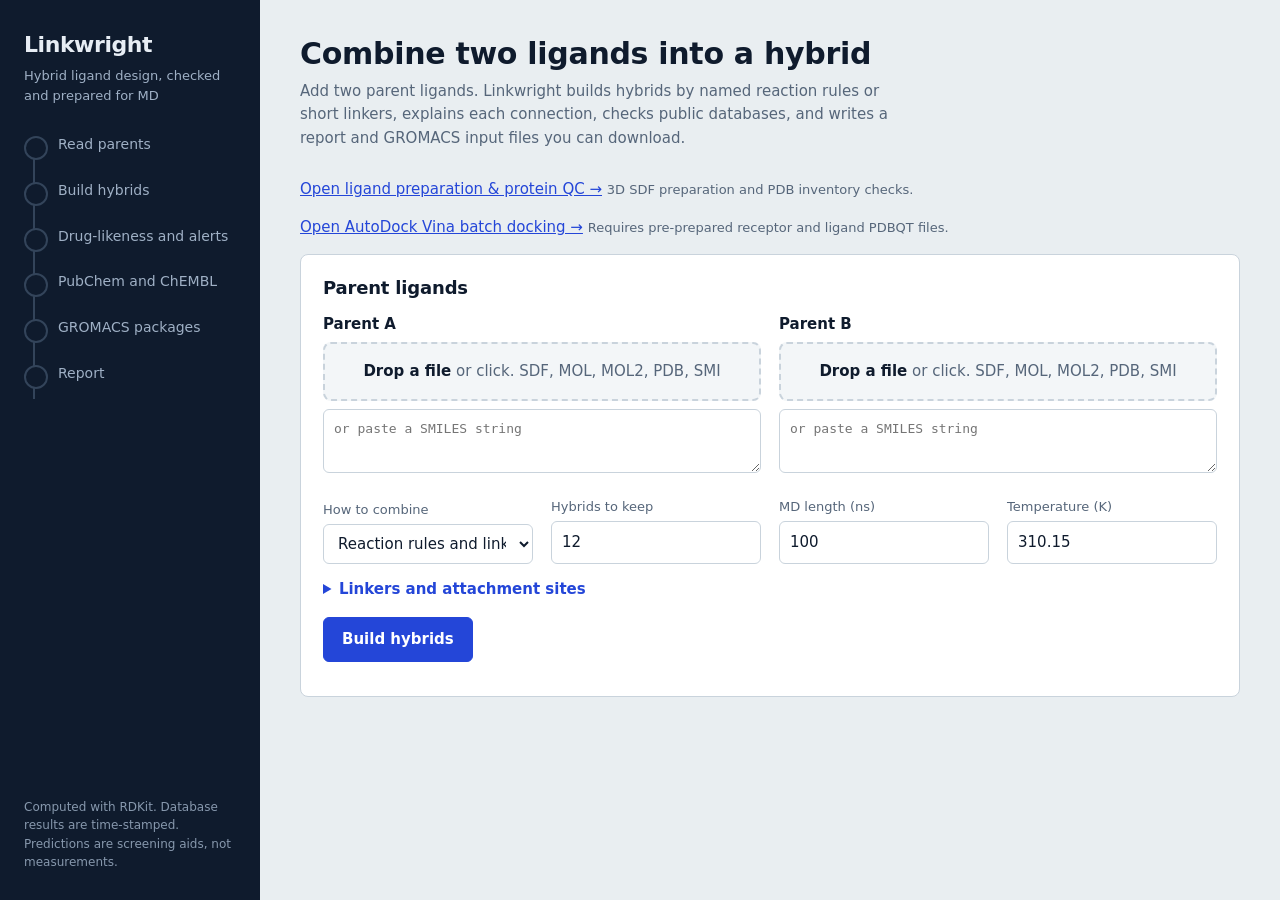
==== frontend/index.html @ e1620329 "Deploy integrated Linkwright research application" ====
<!DOCTYPE html>
<html lang="en">
<head>
<meta charset="utf-8">
<meta name="viewport" content="width=device-width, initial-scale=1">
<title>Linkwright - hybrid ligand design</title>
<style>
:root{
  --paper:#E9EEF1; --panel:#FFFFFF; --ink:#0F1B2D; --muted:#56667A; --line:#C9D3DC;
  --accent:#2446D8; --accent-ink:#FFFFFF; --amber:#F0A202; --ok:#1E7F52; --bad:#B3261E; --soft:#F3F6F8;
}
@media (prefers-color-scheme: dark){
  :root{--paper:#0E1622; --panel:#16212F; --ink:#E7EDF4; --muted:#93A3B6; --line:#2A394B; --accent:#7C93FF; --accent-ink:#0E1622; --amber:#F5B73A; --ok:#4CC38A; --bad:#FF8A80; --soft:#1B2838;}
}
*{box-sizing:border-box}
html,body{margin:0}
body{background:var(--paper);color:var(--ink);font:15px/1.55 "Segoe UI","Helvetica Neue",system-ui,sans-serif}
h1,h2,h3{margin:0;letter-spacing:-.01em;line-height:1.2}
a{color:var(--accent)}
:focus-visible{outline:3px solid var(--amber);outline-offset:2px}
.shell{display:grid;grid-template-columns:260px 1fr;min-height:100vh}
.rail{background:var(--ink);color:#E7EDF4;padding:28px 24px;position:sticky;top:0;height:100vh;display:flex;flex-direction:column;gap:28px}
@media (prefers-color-scheme: dark){.rail{background:#0A111B}}
.brand{font-size:22px;font-weight:700;letter-spacing:-.02em}
.brand small{display:block;font-weight:400;font-size:13px;color:#9FB0C5;margin-top:4px;letter-spacing:0}
.stages{list-style:none;margin:0;padding:0;position:relative}
.stages::before{content:"";position:absolute;left:9px;top:10px;bottom:10px;width:2px;background:#33445A}
.stages li{position:relative;padding:0 0 22px 34px;color:#9FB0C5;font-size:14px}
.stages li::before{content:"";position:absolute;left:0;top:2px;width:20px;height:20px;border-radius:50%;background:var(--ink);border:2px solid #33445A}
.stages li[data-s=running]{color:#fff}
.stages li[data-s=running]::before{border-color:var(--amber);background:var(--amber);box-shadow:0 0 0 4px rgba(240,162,2,.25)}
.stages li[data-s=done]{color:#E7EDF4}
.stages li[data-s=done]::before{background:var(--accent);border-color:var(--accent)}
.stages li[data-s=failed]{color:#FF9A92}
.stages li[data-s=failed]::before{background:var(--bad);border-color:var(--bad)}
.stages em{display:block;font-style:normal;font-size:12px;color:#8798AD;margin-top:2px}
.rail p{font-size:12px;color:#8798AD;margin:auto 0 0}
main{padding:36px 40px 80px;max-width:1180px}
.lede{max-width:62ch;color:var(--muted);margin:8px 0 28px}
.card{background:var(--panel);border:1px solid var(--line);border-radius:8px;padding:22px;margin-bottom:20px}
.card h2{font-size:18px;margin-bottom:14px}
.grid2{display:grid;grid-template-columns:1fr 1fr;gap:18px}
.parent label.t{font-weight:600;display:block;margin-bottom:6px}
.drop{border:2px dashed var(--line);border-radius:8px;padding:16px;text-align:center;background:var(--soft);cursor:pointer;color:var(--muted)}
.drop.hot{border-color:var(--accent);color:var(--ink)}
.drop strong{color:var(--ink)}
textarea,input[type=text],input[type=number],select{width:100%;padding:9px 10px;border:1px solid var(--line);border-radius:6px;background:var(--panel);color:var(--ink);font:inherit}
textarea{min-height:64px;margin-top:8px;font-family:ui-monospace,Consolas,monospace;font-size:13px}
.row{display:flex;gap:18px;flex-wrap:wrap;align-items:flex-end;margin-top:16px}
.row>div{flex:1;min-width:150px}
.row label{display:block;font-size:13px;color:var(--muted);margin-bottom:4px}
.chips{display:flex;flex-wrap:wrap;gap:8px;margin-top:6px}
.chips label{display:inline-flex;gap:6px;align-items:center;font-size:13px;color:var(--ink);border:1px solid var(--line);border-radius:999px;padding:4px 10px;background:var(--soft);margin:0}
details{margin-top:14px}summary{cursor:pointer;color:var(--accent);font-weight:600}
button{font:inherit;cursor:pointer;border-radius:6px;border:1px solid var(--accent);padding:10px 18px;background:var(--accent);color:var(--accent-ink);font-weight:600}
button.ghost{background:transparent;color:var(--accent)}
button:disabled{opacity:.55;cursor:wait}
.err{color:var(--bad);margin-top:12px;font-weight:600}
.notice{border-left:4px solid var(--amber);background:var(--soft);padding:10px 14px;border-radius:0 6px 6px 0;font-size:13.5px;margin-bottom:20px}
.parents{display:grid;grid-template-columns:1fr 1fr;gap:18px}
.mol{display:flex;gap:18px;flex-wrap:wrap}
.mol .svg{flex:0 0 auto;max-width:100%;background:#fff;border:1px solid var(--line);border-radius:6px}
.mol .svg svg{display:block;max-width:100%;height:auto}
.mol .body{flex:1;min-width:260px}
.kv{width:100%;border-collapse:collapse;font-size:13.5px}
.kv td{padding:3px 0;border-bottom:1px solid var(--line)}.kv td:first-child{color:var(--muted);width:40%}
.hy{border-left:5px solid var(--accent)}
.hy header{display:flex;justify-content:space-between;gap:12px;flex-wrap:wrap;margin-bottom:10px}
.tag{display:inline-block;font-size:12.5px;padding:2px 9px;border-radius:999px;border:1px solid var(--line);margin:2px 4px 2px 0}
.tag.pass{border-color:var(--ok);color:var(--ok)}.tag.fail{border-color:var(--bad);color:var(--bad)}.tag.warn{border-color:var(--amber);color:var(--ink);background:rgba(240,162,2,.18)}
.smiles{font-family:ui-monospace,Consolas,monospace;font-size:12.5px;word-break:break-all;background:var(--soft);padding:6px 8px;border-radius:4px}
.how{background:var(--soft);padding:10px 12px;border-radius:6px;margin:10px 0;font-size:14px}
.xr{font-size:13.5px;margin:6px 0}
.dl{display:flex;gap:10px;flex-wrap:wrap}
.dl a{text-decoration:none;border:1px solid var(--accent);padding:8px 14px;border-radius:6px;font-weight:600}
.legend{font-size:12.5px;color:var(--muted)}.legend i{display:inline-block;width:11px;height:11px;border-radius:50%;background:var(--amber);vertical-align:-1px;margin-right:4px}
@media (max-width:860px){.shell{grid-template-columns:1fr}.rail{position:static;height:auto}main{padding:24px 16px 60px}.grid2,.parents{grid-template-columns:1fr}}
@media (prefers-reduced-motion:no-preference){.stages li::before{transition:background .25s,border-color .25s}}
</style>
</head>
<body>
<div class="shell">
  <aside class="rail">
    <div class="brand">Linkwright<small>Hybrid ligand design, checked and prepared for MD</small></div>
    <ol class="stages" id="stages" aria-live="polite">
      <li data-k="parse" data-s="idle">Read parents<em></em></li>
      <li data-k="generate" data-s="idle">Build hybrids<em></em></li>
      <li data-k="properties" data-s="idle">Drug-likeness and alerts<em></em></li>
      <li data-k="xref" data-s="idle">PubChem and ChEMBL<em></em></li>
      <li data-k="md" data-s="idle">GROMACS packages<em></em></li>
      <li data-k="report" data-s="idle">Report<em></em></li>
    </ol>
    <p>Computed with RDKit. Database results are time-stamped. Predictions are screening aids, not measurements.</p>
  </aside>

  <main>
    <h1>Combine two ligands into a hybrid</h1>
    <p class="lede">Add two parent ligands. Linkwright builds hybrids by named reaction rules or short linkers, explains each connection, checks public databases, and writes a report and GROMACS input files you can download.</p>
    <p><a href="/structure-tools">Open ligand preparation &amp; protein QC →</a> <span style="color:var(--muted);font-size:13px">3D SDF preparation and PDB inventory checks.</span></p>
    <p><a href="/docking">Open AutoDock Vina batch docking →</a> <span style="color:var(--muted);font-size:13px">Requires pre-prepared receptor and ligand PDBQT files.</span></p>

    <form id="form" class="card" autocomplete="off">
      <h2>Parent ligands</h2>
      <div class="grid2">
        <div class="parent" data-p="A">
          <label class="t">Parent A</label>
          <div class="drop" tabindex="0" role="button" aria-label="Choose file for parent A"><span><strong>Drop a file</strong> or click. SDF, MOL, MOL2, PDB, SMI</span><input type="file" hidden accept=".sdf,.sd,.mol,.mol2,.pdb,.smi,.smiles,.txt"></div>
          <textarea placeholder="or paste a SMILES string" aria-label="SMILES for parent A"></textarea>
        </div>
        <div class="parent" data-p="B">
          <label class="t">Parent B</label>
          <div class="drop" tabindex="0" role="button" aria-label="Choose file for parent B"><span><strong>Drop a file</strong> or click. SDF, MOL, MOL2, PDB, SMI</span><input type="file" hidden accept=".sdf,.sd,.mol,.mol2,.pdb,.smi,.smiles,.txt"></div>
          <textarea placeholder="or paste a SMILES string" aria-label="SMILES for parent B"></textarea>
        </div>
      </div>

      <div class="row">
        <div><label for="mode">How to combine</label>
          <select id="mode"><option value="both">Reaction rules and linkers</option><option value="reactions">Reaction rules only</option><option value="linkers">Linkers only</option></select></div>
        <div><label for="max">Hybrids to keep</label><input id="max" type="number" min="1" max="50" value="12"></div>
        <div><label for="ns">MD length (ns)</label><input id="ns" type="number" min="1" max="1000" value="100"></div>
        <div><label for="temp">Temperature (K)</label><input id="temp" type="number" step="0.05" value="310.15"></div>
      </div>

      <details>
        <summary>Linkers and attachment sites</summary>
        <div class="chips" id="linkers"></div>
        <div class="row">
          <div><label for="sa">Parent A atom indices (optional, 0-based)</label><input id="sa" type="text" placeholder="e.g. 3, 7"></div>
          <div><label for="sb">Parent B atom indices (optional)</label><input id="sb" type="text" placeholder="e.g. 0, 5"></div>
        </div>
      </details>

      <div class="row"><div><button id="go" type="submit">Build hybrids</button></div></div>
      <div class="err" id="err" role="alert"></div>
    </form>

    <div id="out"></div>
  </main>
</div>

<script>
const $ = (s, r=document) => r.querySelector(s);
const esc = s => String(s ?? "").replace(/[&<>"']/g, c => ({"&":"&amp;","<":"&lt;",">":"&gt;",'"':"&quot;","'":"&#39;"}[c]));
const files = {A:null, B:null};

document.querySelectorAll(".parent").forEach(p => {
  const k = p.dataset.p, drop = $(".drop", p), inp = $("input", p);
  const setFile = f => { files[k] = f; $("span", drop).innerHTML = f ? `<strong>${esc(f.name)}</strong> selected` : "<strong>Drop a file</strong> or click. SDF, MOL, MOL2, PDB, SMI"; };
  drop.addEventListener("click", () => inp.click());
  drop.addEventListener("keydown", e => { if (e.key === "Enter" || e.key === " ") { e.preventDefault(); inp.click(); } });
  inp.addEventListener("change", () => setFile(inp.files[0] || null));
  drop.addEventListener("dragover", e => { e.preventDefault(); drop.classList.add("hot"); });
  drop.addEventListener("dragleave", () => drop.classList.remove("hot"));
  drop.addEventListener("drop", e => { e.preventDefault(); drop.classList.remove("hot"); setFile(e.dataTransfer.files[0] || null); });
});

fetch("/api/options").then(r => r.json()).then(o => {
  $("#linkers").innerHTML = o.linkers.map(l => `<label><input type="checkbox" value="${esc(l.id)}" checked> ${esc(l.name)}</label>`).join("");
}).catch(() => {});

const stageEls = [...document.querySelectorAll("#stages li")];
function setStages(st = {}) {
  stageEls.forEach(li => {
    const s = st[li.dataset.k];
    li.dataset.s = s ? s.state : "idle";
    $("em", li).textContent = s ? s.message : "";
  });
}

$("#form").addEventListener("submit", async e => {
  e.preventDefault();
  $("#err").textContent = ""; $("#out").innerHTML = ""; setStages();
  const fd = new FormData();
  for (const k of ["A", "B"]) {
    if (files[k]) fd.append("file" + k, files[k]);
    fd.append("smiles" + k, $(`.parent[data-p=${k}] textarea`).value);
  }
  fd.append("mode", $("#mode").value);
  fd.append("max_hybrids", $("#max").value);
  fd.append("md_ns", $("#ns").value);
  fd.append("temp", $("#temp").value);
  fd.append("linkers", [...document.querySelectorAll("#linkers input:checked")].map(i => i.value).join(","));
  fd.append("sitesA", $("#sa").value); fd.append("sitesB", $("#sb").value);
  const btn = $("#go"); btn.disabled = true; btn.textContent = "Working...";
  try {
    const r = await fetch("/api/jobs", {method: "POST", body: fd});
    if (!r.ok) throw new Error((await r.json()).detail || "The job could not be started.");
    const {job_id} = await r.json();
    await poll(job_id);
  } catch (ex) { $("#err").textContent = ex.message; }
  finally { btn.disabled = false; btn.textContent = "Build hybrids"; }
});

async function poll(id) {
  for (;;) {
    const r = await fetch(`/api/jobs/${id}`); const st = await r.json();
    setStages(st.stages);
    if (st.state === "done") return render(id, st);
    if (st.state === "failed") throw new Error(st.error || "The job failed.");
    await new Promise(res => setTimeout(res, 1500));
  }
}

const propRows = p => [["Formula", p.formula], ["MW", p.mw], ["cLogP", p.logp], ["HBD / HBA", `${p.hbd} / ${p.hba}`], ["TPSA", p.tpsa],
  ["Rotatable bonds", p.rotb], ["Fsp3", p.fsp3], ["QED", p.qed], ["SA score", p.sa_score ?? "n/a"]]
  .map(([a, b]) => `<tr><td>${a}</td><td>${esc(b)}</td></tr>`).join("");

function xrefLine(x) {
  if (!x) return "";
  const pc = x.pubchem, ch = x.chembl;
  const links = (urls = []) => urls.map(u => `<a href="${esc(u)}" target="_blank" rel="noopener">${esc(u.split("/").pop())}</a>`).join(", ");
  const chl = (ch.hits || []).map(h => `<a href="${esc(h.url)}" target="_blank" rel="noopener">${esc(h.chembl_id)}</a> (${Math.round(h.similarity)}%)`).join(", ");
  const cls = o => o.status !== "ok" ? "warn" : "pass";
  return `<div class="xr"><span class="tag ${cls(pc)}">PubChem</span>${esc(pc.verdict)} ${links(pc.identity_urls)}${pc.similar_urls?.length ? `<br>Similar (&ge;${pc.similarity_threshold}%): ${links(pc.similar_urls)}` : ""}
  <br><small>Queried ${esc(pc.queried)}</small></div>
  <div class="xr"><span class="tag ${cls(ch)}">ChEMBL</span>${esc(ch.verdict)} ${chl}<br><small>Queried ${esc(ch.queried)}</small></div>`;
}

function parentLine(x) {
  if (!x) return "";
  const rec = x.record ? ` Public name: ${esc(x.record.Title || "n/a")}.` : "";
  const links = (x.identity_urls || []).map(u => `<a href="${esc(u)}" target="_blank" rel="noopener">${esc(u.split("/").pop())}</a>`).join(", ");
  return `<div class="xr"><span class="tag ${x.status === "ok" ? "pass" : "warn"}">PubChem</span>${esc(x.verdict)}${rec} ${links}<br><small>Queried ${esc(x.queried)}</small></div>`;
}

function render(id, st) {
  const r = st.result, out = $("#out");
  const warn = (r.warnings || []).map(w => `<div class="notice">${esc(w)}</div>`).join("");
  const parents = ["A", "B"].map(k => { const p = r.parents[k]; return `<section class="card"><h2>Parent ${k}: ${esc(p.name)}</h2>
    <div class="mol"><div class="svg">${p.svg}</div><div class="body"><div class="smiles">${esc(p.smiles)}</div><table class="kv">${propRows(p.props)}</table>${parentLine(p.xref)}</div></div></section>`; }).join("");
  const hy = r.hybrids.map(h => {
    const rules = Object.entries(h.rules).map(([n, v]) => `<span class="tag ${v.passed ? "pass" : "fail"}" title="${esc(v.detail)}">${esc(n.split(" (")[0])}: ${v.passed ? "pass" : "fail"}</span>`).join("");
    const al = ["PAINS", "Brenk"].map(n => `<span class="tag ${h.alerts[n].length ? "warn" : "pass"}" title="${esc(h.alerts[n].join("; "))}">${n}: ${h.alerts[n].length || "none"}</span>`).join("");
    const adm = h.admet_ai ? `<details><summary>ADMET-AI predictions (local model)</summary><table class="kv">${Object.entries(h.admet_ai).slice(0, 40).map(([k, v]) => `<tr><td>${esc(k)}</td><td>${esc(v)}</td></tr>`).join("")}</table></details>` : "";
    const lo = h.linkouts.map(l => `<a href="${esc(l.url)}" target="_blank" rel="noopener">${esc(l.name)}</a>`).join(" &middot; ");
    return `<section class="card hy"><header><h2>${esc(h.id)} &middot; ${esc(h.rule_name)}</h2><span class="legend"><i></i>new connection</span></header>
    <div class="mol"><div class="svg">${h.svg}</div><div class="body"><table class="kv">${propRows(h.props)}</table></div></div>
    <div class="how"><strong>How it was formed.</strong> ${esc(h.explanation)}${h.details.reference ? `<br><small>Method reference: ${esc(h.details.reference)}</small>` : ""}</div>
    <div>${rules}${al}</div>${xrefLine(h.xref)}${adm}
    <p class="legend">More ADMET servers (paste the SMILES): ${lo} <button class="ghost" data-copy="${esc(h.smiles)}" type="button">Copy SMILES</button></p>
    <div class="smiles">${esc(h.smiles)}</div></section>`;
  }).join("");
  const dl = ["report.docx", "report.md", "hybrids.sdf", "gromacs_package.zip", "results.json"].map(n => `<a href="/api/jobs/${id}/files/${n}">${n}</a>`).join("");
  out.innerHTML = `${warn}<section class="card"><h2>Downloads</h2><div class="dl">${dl}</div><p class="legend">Files are kept for 7 days. GROMACS packages need your own protein structure and docked pose; see the README inside.</p></section>
  <div class="parents">${parents}</div>${hy}`;
  out.querySelectorAll("[data-copy]").forEach(b => b.addEventListener("click", () => { navigator.clipboard.writeText(b.dataset.copy); b.textContent = "Copied"; }));
  out.scrollIntoView({behavior: "smooth"});
}
</script>
</body>
</html>
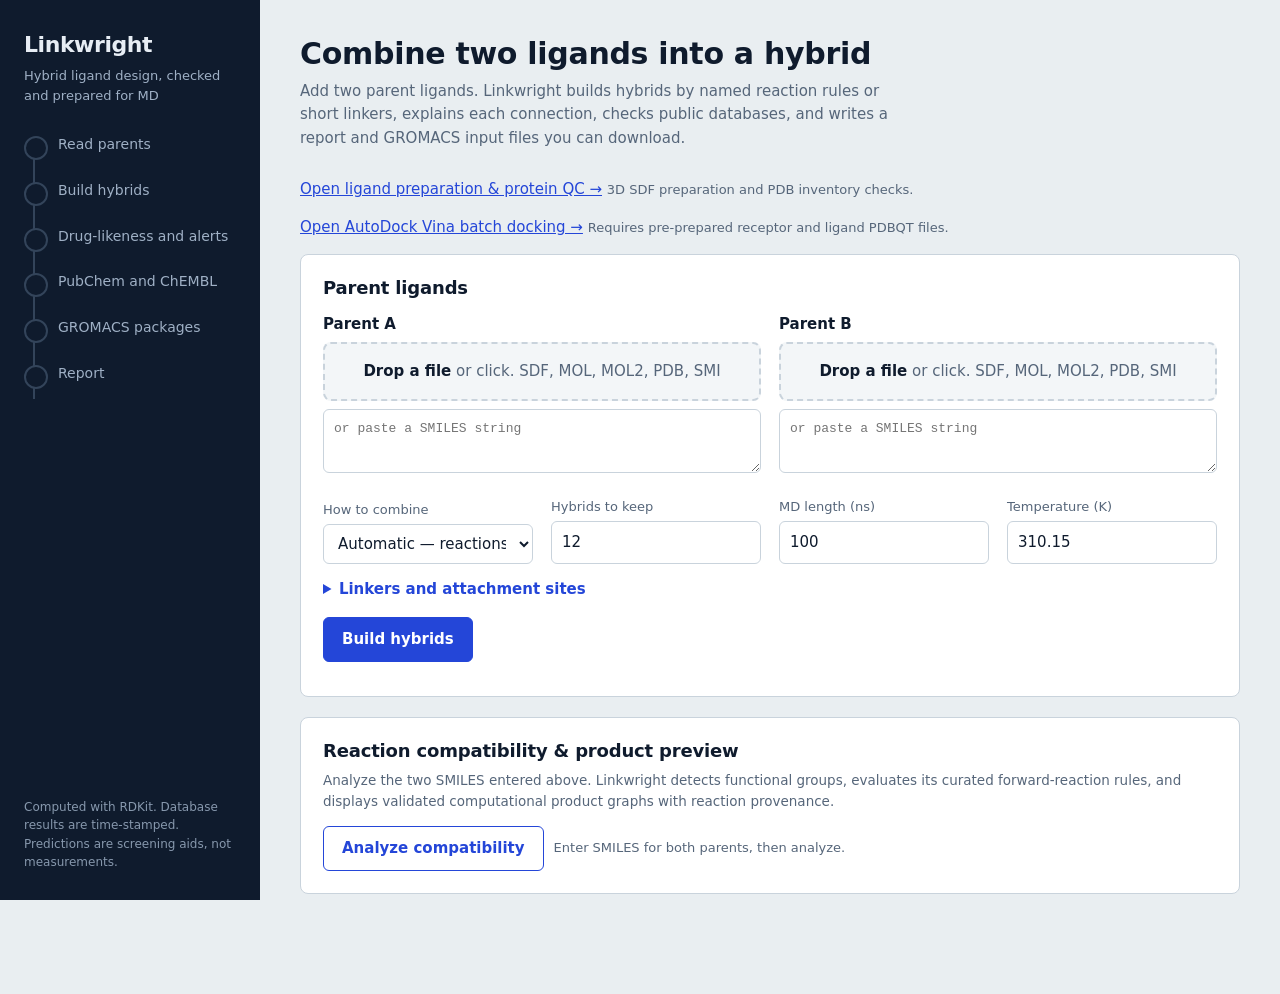
==== commit fe6ebe12: "Email OTP signup, Brevo HTTPS email, Supabase Postgres storage, reaction engine, site redirect" ====
--- a/frontend/index.html
+++ b/frontend/index.html
@@ -76,6 +76,22 @@
 .legend{font-size:12.5px;color:var(--muted)}.legend i{display:inline-block;width:11px;height:11px;border-radius:50%;background:var(--amber);vertical-align:-1px;margin-right:4px}
 @media (max-width:860px){.shell{grid-template-columns:1fr}.rail{position:static;height:auto}main{padding:24px 16px 60px}.grid2,.parents{grid-template-columns:1fr}}
 @media (prefers-reduced-motion:no-preference){.stages li::before{transition:background .25s,border-color .25s}}
+
+/* Reaction-engine integration */
+.rx-panel{border:1px solid var(--line);border-radius:8px;background:var(--panel);padding:22px;margin:0 0 20px}
+.rx-panel h2{font-size:18px;margin-bottom:8px}.rx-lede{color:var(--muted);margin:0 0 14px;font-size:13.5px}
+.rx-actions{display:flex;gap:10px;align-items:center;flex-wrap:wrap;margin-top:12px}
+.rx-status{font-size:13px;color:var(--muted)}.rx-groups{display:grid;grid-template-columns:1fr 1fr;gap:14px;margin:14px 0}
+.rx-parent{background:var(--soft);border:1px solid var(--line);border-radius:7px;padding:12px}
+.rx-parent h3{font-size:14px;margin-bottom:8px}.rx-chip{display:inline-block;border:1px solid var(--line);border-radius:999px;padding:3px 9px;margin:3px 4px 3px 0;font-size:12px}
+.rx-product{border:1px solid var(--line);border-left:4px solid var(--accent);border-radius:7px;padding:16px;margin:12px 0;background:var(--panel)}
+.rx-product header{display:flex;justify-content:space-between;gap:10px;flex-wrap:wrap}.rx-product h3{font-size:16px}
+.rx-product .rx-mol{display:grid;grid-template-columns:minmax(220px,460px) 1fr;gap:16px;align-items:center;margin:12px 0}
+.rx-product .rx-mol svg{width:100%;height:auto;background:#fff;border:1px solid var(--line);border-radius:5px}
+.rx-meta{font-size:13px;color:var(--muted);margin:6px 0}.rx-warning{background:var(--soft);border-left:3px solid var(--amber);padding:9px 12px;font-size:13px;margin-top:10px}
+.rx-empty{padding:14px;border:1px dashed var(--line);border-radius:7px;color:var(--muted)}
+@media(max-width:760px){.rx-groups,.rx-product .rx-mol{grid-template-columns:1fr}}
+
 </style>
 </head>
 <body>
@@ -116,7 +132,7 @@
 
       <div class="row">
         <div><label for="mode">How to combine</label>
-          <select id="mode"><option value="both">Reaction rules and linkers</option><option value="reactions">Reaction rules only</option><option value="linkers">Linkers only</option></select></div>
+          <select id="mode"><option value="auto" selected>Automatic — reactions + broad linker exploration</option><option value="both">Reaction rules and linkers</option><option value="reactions">Reaction rules only</option><option value="linkers">Linkers only</option></select></div>
         <div><label for="max">Hybrids to keep</label><input id="max" type="number" min="1" max="50" value="12"></div>
         <div><label for="ns">MD length (ns)</label><input id="ns" type="number" min="1" max="1000" value="100"></div>
         <div><label for="temp">Temperature (K)</label><input id="temp" type="number" step="0.05" value="310.15"></div>
@@ -135,6 +151,15 @@
       <div class="err" id="err" role="alert"></div>
     </form>
 
+    <section class="rx-panel" id="reaction-workbench" aria-labelledby="rx-title">
+      <h2 id="rx-title">Reaction compatibility &amp; product preview</h2>
+      <p class="rx-lede">Analyze the two SMILES entered above. Linkwright detects functional groups, evaluates its curated forward-reaction rules, and displays validated computational product graphs with reaction provenance.</p>
+      <div class="rx-actions">
+        <button class="ghost" id="analyze-reactions" type="button">Analyze compatibility</button>
+        <span class="rx-status" id="rx-status" role="status" aria-live="polite">Enter SMILES for both parents, then analyze.</span>
+      </div>
+      <div id="rx-results"></div>
+    </section>
     <div id="out"></div>
   </main>
 </div>
@@ -167,6 +192,58 @@
     $("em", li).textContent = s ? s.message : "";
   });
 }
+
+
+function functionalGroupMarkup(groups) {
+  if (!groups || !groups.length) return '<span class="rx-meta">No supported functional groups detected by the current pattern set.</span>';
+  return groups.map(g => `<span class="rx-chip" title="SMARTS: ${esc(g.smarts)}">${esc(g.name)} × ${esc(g.count)}</span>`).join("");
+}
+function renderReactionAnalysis(data) {
+  const parentCards = ["A", "B"].map(k => {
+    const p = data.parents[k];
+    return `<div class="rx-parent"><h3>Parent ${k}: ${esc(p.name)}</h3><div class="smiles">${esc(p.canonical_smiles)}</div><div>${functionalGroupMarkup(p.functional_groups)}</div></div>`;
+  }).join("");
+  const products = (data.compatible_forward_reactions || []).map((p, i) => {
+    const v = p.validation || {};
+    const safeSvg = p.product_svg || '<div class="rx-empty">2D depiction unavailable for this product.</div>';
+    return `<article class="rx-product">
+      <header><h3>${esc(p.rule_name || p.rule_id || `Candidate ${i+1}`)}</h3><span class="tag ${v.rdkit_sanitized && v.single_connected_product ? 'pass' : 'warn'}">${v.rdkit_sanitized && v.single_connected_product ? 'RDKit validated graph' : 'Validation needs review'}</span></header>
+      <div class="rx-mol"><div>${safeSvg}</div><div>
+        <table class="kv"><tr><td>Formula</td><td>${esc(v.formula || 'n/a')}</td></tr><tr><td>Formal charge</td><td>${esc(v.formal_charge ?? 'n/a')}</td></tr><tr><td>New bond</td><td>${esc(p.new_connection || 'n/a')}</td></tr><tr><td>Reactant roles</td><td>${esc((p.reactant_roles || []).join(' + '))}</td></tr></table>
+        <div class="smiles">${esc(p.product_smiles)}</div><button class="ghost" type="button" data-rx-copy="${esc(p.product_smiles)}">Copy product SMILES</button>
+      </div></div>
+      <div class="rx-meta"><strong>Conditions (illustrative):</strong> ${esc(p.typical_conditions || 'Not specified')}</div>
+      <div class="rx-meta"><strong>Mechanism:</strong> ${esc(p.activation_mechanism || 'Not annotated')}</div>
+      <div class="rx-meta"><strong>Literature:</strong> ${esc(p.literature_reference || 'No reference attached')}</div>
+      <div class="rx-meta"><strong>Evidence class:</strong> ${esc(p.evidence_class || 'curated_forward_rule_computational_product')}</div>
+      <div class="rx-warning">${esc(p.warning || 'Computational product only; experimental feasibility has not been established.')} ${esc(p.byproduct_scope_note || '')}</div>
+    </article>`;
+  }).join("");
+  const db = data.retrorules_database || {};
+  const limitations = (data.limitations || []).map(x => `<li>${esc(x)}</li>`).join("");
+  return `<div class="rx-groups">${parentCards}</div>
+    <div class="rx-meta"><strong>Reaction-template database:</strong> ${db.indexed ? 'Indexed' : 'Not indexed'} · ${esc(db.template_count || 0)} templates. Used as searchable evidence, not blindly executed as forward two-parent rules.</div>
+    ${products || '<div class="rx-empty">No compatible curated forward reaction was found for this pair. This does not prove that no synthesis route exists.</div>'}
+    <details><summary>Interpretation and scientific limitations</summary><p class="rx-meta">${esc(data.interpretation || '')}</p><ul class="rx-meta">${limitations}</ul></details>`;
+}
+
+$("#analyze-reactions").addEventListener("click", async () => {
+  const a = $('.parent[data-p="A"] textarea').value.trim();
+  const b = $('.parent[data-p="B"] textarea').value.trim();
+  const status = $("#rx-status"), target = $("#rx-results"), btn = $("#analyze-reactions");
+  target.innerHTML = "";
+  if (!a || !b) { status.textContent = "Please paste SMILES for both parents above. File-only inputs are not yet supported by this preview."; return; }
+  btn.disabled = true; status.textContent = "Detecting functional groups and evaluating curated reaction rules…";
+  try {
+    const response = await fetch("/api/reactions/analyze", {method:"POST", headers:{"Content-Type":"application/json"}, body:JSON.stringify({smiles_a:a, smiles_b:b, name_a:"Parent A", name_b:"Parent B"})});
+    const data = await response.json();
+    if (!response.ok) throw new Error(data.detail || "Reaction analysis failed.");
+    target.innerHTML = renderReactionAnalysis(data);
+    target.querySelectorAll("[data-rx-copy]").forEach(b => b.addEventListener("click", async () => { await navigator.clipboard.writeText(b.dataset.rxCopy); b.textContent = "Copied"; }));
+    status.textContent = `${data.reaction_count || 0} compatible curated reaction product(s) generated.`;
+  } catch (err) { status.textContent = "Analysis failed."; target.innerHTML = `<div class="err">${esc(err.message)}</div>`; }
+  finally { btn.disabled = false; }
+});
 
 $("#form").addEventListener("submit", async e => {
   e.preventDefault();
